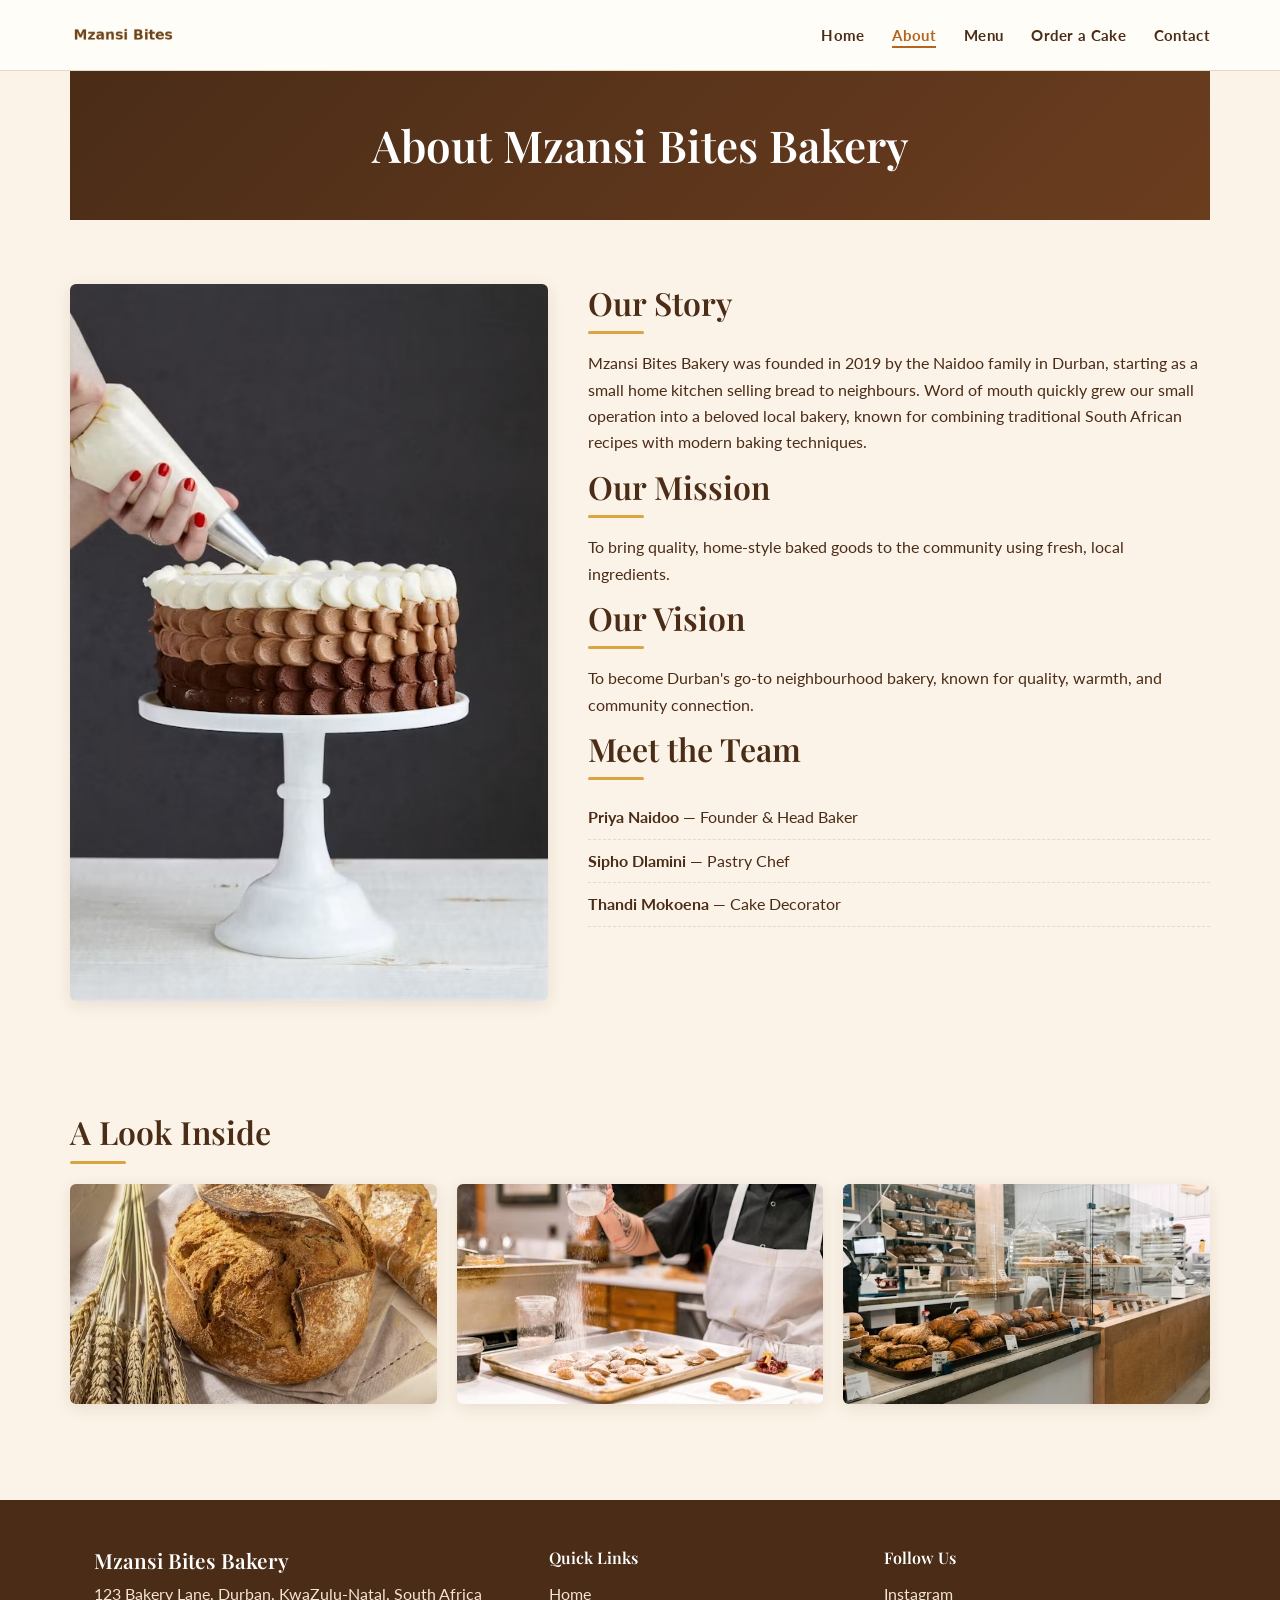
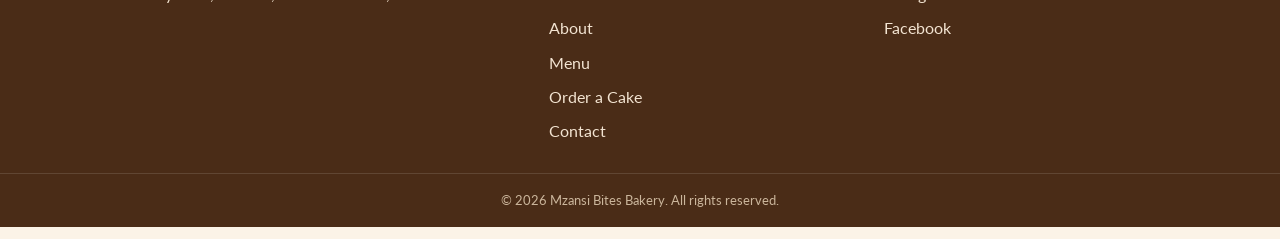
==== about.html @ 0741b473 "Initial commit : HTML Structure,CSS styling,Images and documents" ====
<!DOCTYPE html>
<html lang="en">
<head>
  <meta charset="UTF-8">
  <meta name="viewport" content="width=device-width, initial-scale=1.0">
  <title>About Us | Mzansi Bites Bakery</title>
  <meta name="description" content="Learn about Mzansi Bites Bakery's history, mission, and the family behind Durban's favourite neighbourhood bakery.">
  <link rel="stylesheet" href="CSS/style.css">
</head>
<body>

  <header>
    <div class="container header-inner">
      <a href="index.html" class="logo">
        <img src="Images/logo.png" alt="Mzansi Bites Bakery logo">
      </a>
      <nav aria-label="Main navigation">
        <ul>
          <li><a href="index.html">Home</a></li>
          <li><a href="about.html" aria-current="page">About</a></li>
          <li><a href="menu.html">Menu</a></li>
          <li><a href="order.html">Order a Cake</a></li>
          <li><a href="contact.html">Contact</a></li>
        </ul>
      </nav>
    </div>
  </header>

  <main>
    <section class="page-header container">
      <h1>About Mzansi Bites Bakery</h1>
    </section>

    <section class="about-content container">
      <img src="Images/about.jpg" alt="Inside the Mzansi Bites Bakery kitchen">

      <div>
        <h2>Our Story</h2>
        <p>
          Mzansi Bites Bakery was founded in 2019 by the Naidoo family in Durban, starting as a
          small home kitchen selling bread to neighbours. Word of mouth quickly grew our small
          operation into a beloved local bakery, known for combining traditional South African
          recipes with modern baking techniques.
        </p>

        <h2>Our Mission</h2>
        <p>To bring quality, home-style baked goods to the community using fresh, local ingredients.</p>

        <h2>Our Vision</h2>
        <p>To become Durban's go-to neighbourhood bakery, known for quality, warmth, and community connection.</p>

        <h2>Meet the Team</h2>
        <ul>
          <li><strong>Priya Naidoo</strong> — Founder &amp; Head Baker</li>
          <li><strong>Sipho Dlamini</strong> — Pastry Chef</li>
          <li><strong>Thandi Mokoena</strong> — Cake Decorator</li>
        </ul>
      </div>
    </section>

    <section class="gallery container">
      <h2>A Look Inside</h2>
      <div class="gallery-grid">
        <img src="Images/gallery1.jpg" alt="Freshly baked goods on display">
        <img src="Images/gallery2.jpg" alt="Bakery counter and products">
        <img src="Images/gallery3.jpg" alt="Custom decorated cake">
      </div>
    </section>
  </main>

  <footer>
    <div class="container footer-inner">
      <div>
        <h2>Mzansi Bites Bakery</h2>
        <p>123 Bakery Lane, Durban, KwaZulu-Natal, South Africa</p>
      </div>
      <div>
        <h3>Quick Links</h3>
        <ul>
          <li><a href="index.html">Home</a></li>
          <li><a href="about.html">About</a></li>
          <li><a href="menu.html">Menu</a></li>
          <li><a href="order.html">Order a Cake</a></li>
          <li><a href="contact.html">Contact</a></li>
        </ul>
      </div>
      <div>
        <h3>Follow Us</h3>
        <ul>
          <li><a href="https://www.instagram.com" target="_blank" rel="noopener">Instagram</a></li>
          <li><a href="https://www.facebook.com" target="_blank" rel="noopener">Facebook</a></li>
        </ul>
      </div>
    </div>
    <p class="copyright">&copy; 2026 Mzansi Bites Bakery. All rights reserved.</p>
  </footer>

</body>
</html>
---- CSS/style.css ----
/* ==========================================================================
   Mzansi Bites Bakery — style.css (Part 2: Designing the Visuals)
   Palette: bread-crust brown, warm mustard, soft cream
   Type: Playfair Display (headings) + Lato (body)
   ========================================================================== */

@import url('https://fonts.googleapis.com/css2?family=Playfair+Display:ital,wght@0,500;0,600;0,700;1,500&family=Lato:wght@400;700;900&display=swap');

:root {
  --choc:        #4A2C17;   /* deep chocolate brown - primary text */
  --crust:       #B5651D;   /* bread crust orange - primary accent */
  --mustard:     #D9A441;   /* warm mustard - secondary accent */
  --cream:       #FBF3E7;   /* soft cream - page background */
  --cream-card:  #FFFDF8;   /* warm white - card background */
  --line:        #E8D9C4;   /* soft divider lines */

  --font-display: 'Playfair Display', Georgia, serif;
  --font-body: 'Lato', Arial, sans-serif;

  --radius: 6px;
  --shadow: 0 4px 16px rgba(74, 44, 23, 0.10);
  --shadow-hover: 0 10px 28px rgba(74, 44, 23, 0.18);
}

@media (prefers-reduced-motion: reduce) {
  * { animation: none !important; transition: none !important; }
}

* { box-sizing: border-box; margin: 0; padding: 0; }

html { scroll-behavior: smooth; }

body {
  font-family: var(--font-body);
  font-size: 16px;
  line-height: 1.65;
  color: var(--choc);
  background: var(--cream);
}

img { max-width: 100%; display: block; }

.container {
  max-width: 1140px;
  margin: 0 auto;
  padding: 0 24px;
}

h1, h2, h3 {
  font-family: var(--font-display);
  font-weight: 600;
  color: var(--choc);
  line-height: 1.2;
}

h1 { font-size: clamp(2rem, 4vw, 2.75rem); }
h2 { font-size: clamp(1.5rem, 3vw, 2rem); margin-bottom: 16px; }
h3 { font-size: 1.25rem; margin-bottom: 8px; }

p { margin-bottom: 12px; }

a { color: var(--crust); }
a:focus-visible, button:focus-visible, input:focus-visible, textarea:focus-visible, select:focus-visible {
  outline: 3px solid var(--mustard);
  outline-offset: 2px;
}

/* ---------- Header ---------- */
header {
  background: var(--cream-card);
  border-bottom: 1px solid var(--line);
  position: sticky;
  top: 0;
  z-index: 100;
}

.header-inner {
  display: flex;
  justify-content: space-between;
  align-items: center;
  flex-wrap: wrap;
  gap: 12px;
  padding: 14px 0;
}

.logo img { height: 42px; }

nav ul {
  list-style: none;
  display: flex;
  gap: 28px;
  flex-wrap: wrap;
}

nav a {
  color: var(--choc);
  text-decoration: none;
  font-weight: 700;
  font-size: 0.95rem;
  letter-spacing: 0.02em;
  position: relative;
  padding-bottom: 4px;
}

nav a::after {
  content: "";
  position: absolute;
  left: 0; right: 100%;
  bottom: 0;
  height: 2px;
  background: var(--crust);
  transition: right 0.25s ease;
}

nav a:hover::after,
nav a[aria-current="page"]::after {
  right: 0;
}

nav a[aria-current="page"] { color: var(--crust); }

/* ---------- Hero (Home page) ---------- */
.hero {
  position: relative;
  overflow: hidden;
}

.hero img {
  width: 100%;
  height: 62vh;
  min-height: 340px;
  max-height: 560px;
  object-fit: cover;
  filter: brightness(0.6);
}

.hero-text {
  position: absolute;
  inset: 0;
  display: flex;
  flex-direction: column;
  justify-content: center;
  align-items: flex-start;
  padding: 0 8vw;
  color: #fff;
  max-width: 640px;
}

.hero-text h1 {
  color: #fff;
  text-shadow: 0 2px 12px rgba(0,0,0,0.35);
}

.hero-text p {
  font-size: 1.1rem;
  margin: 14px 0 22px;
  text-shadow: 0 1px 6px rgba(0,0,0,0.35);
}

/* Signature element: scalloped "piped icing" edge under the hero photo */
.hero::after {
  content: "";
  position: absolute;
  left: 0; right: 0; bottom: -1px;
  height: 34px;
  background: var(--cream);
  -webkit-mask: radial-gradient(circle at 17px 0, transparent 16px, black 17px) repeat-x;
  mask: radial-gradient(circle at 17px 0, transparent 16px, black 17px) repeat-x;
  -webkit-mask-size: 34px 34px;
  mask-size: 34px 34px;
}

/* ---------- Buttons ---------- */
.btn {
  display: inline-block;
  padding: 13px 28px;
  background: var(--crust);
  color: #fff;
  text-decoration: none;
  font-weight: 700;
  font-size: 0.95rem;
  letter-spacing: 0.02em;
  border: none;
  border-radius: var(--radius);
  cursor: pointer;
  box-shadow: var(--shadow);
  transition: transform 0.18s ease, box-shadow 0.18s ease, background 0.18s ease;
}

.btn:hover {
  background: var(--choc);
  transform: translateY(-2px);
  box-shadow: var(--shadow-hover);
}

/* ---------- Generic sections ---------- */
.intro, .featured, .cta, .menu-section, .about-content, .gallery, .order-form,
.contact-content, .contact-form, .page-header {
  padding: 56px 0;
}

.intro { text-align: center; max-width: 720px; margin: 0 auto; padding-bottom: 8px; }

.featured h2, .cta h2, .about-content h2, .gallery h2, .menu-section h2,
.order-form h1, .contact-content h2, .contact-form h2 {
  position: relative;
  padding-bottom: 12px;
}

.featured h2::after, .cta h2::after, .about-content h2::after, .gallery h2::after,
.menu-section h2::after {
  content: "";
  position: absolute;
  left: 0; bottom: 0;
  width: 56px;
  height: 3px;
  background: var(--mustard);
  border-radius: 2px;
}

.cta {
  text-align: center;
  background: var(--cream-card);
  border-radius: var(--radius);
  margin: 24px auto;
  max-width: 1140px;
}

.cta h2::after { left: 50%; transform: translateX(-50%); }

/* ---------- Product cards ---------- */
.product-grid {
  display: grid;
  grid-template-columns: repeat(auto-fit, minmax(260px, 1fr));
  gap: 28px;
  margin-top: 24px;
}

.product-card {
  background: var(--cream-card);
  border-radius: var(--radius);
  overflow: hidden;
  box-shadow: var(--shadow);
  transition: transform 0.22s ease, box-shadow 0.22s ease;
}

.product-card:hover {
  transform: translateY(-6px);
  box-shadow: var(--shadow-hover);
}

.product-card img {
  width: 100%;
  height: 200px;
  object-fit: cover;
}

.product-card h3, .product-card p {
  padding-left: 20px;
  padding-right: 20px;
}

.product-card h3 { margin-top: 18px; }
.product-card p { padding-bottom: 20px; color: #6b5442; }

/* ---------- Page header band (non-home pages) ---------- */
.page-header {
  background: linear-gradient(135deg, var(--choc), #6b3d1f);
  color: #fff;
  text-align: center;
  padding: 48px 24px;
  margin-bottom: 8px;
}

.page-header h1 { color: #fff; }
.page-header p { color: #f3e4d2; max-width: 560px; margin: 10px auto 0; }

/* ---------- About page ---------- */
.about-content {
  display: grid;
  grid-template-columns: 1fr 1.3fr;
  gap: 40px;
  align-items: start;
}

.about-content img {
  border-radius: var(--radius);
  box-shadow: var(--shadow);
}

.about-content ul {
  list-style: none;
  margin-top: 8px;
}

.about-content ul li {
  padding: 8px 0;
  border-bottom: 1px dashed var(--line);
}

.gallery-grid {
  display: grid;
  grid-template-columns: repeat(auto-fit, minmax(200px, 1fr));
  gap: 20px;
  margin-top: 20px;
}

.gallery-grid img {
  border-radius: var(--radius);
  height: 220px;
  width: 100%;
  object-fit: cover;
  box-shadow: var(--shadow);
  transition: transform 0.22s ease;
}

.gallery-grid img:hover { transform: scale(1.03); }

/* ---------- Menu page ---------- */
.menu-list {
  list-style: none;
  margin-top: 12px;
}

.menu-list li {
  display: flex;
  justify-content: space-between;
  align-items: baseline;
  gap: 12px;
  padding: 14px 4px;
  border-bottom: 1px dashed var(--line);
  font-size: 1.05rem;
}

.menu-list li span:last-child {
  font-weight: 900;
  color: var(--crust);
  white-space: nowrap;
}

/* ---------- Forms ---------- */
.form-group { margin-bottom: 18px; max-width: 520px; }

.form-group label {
  display: block;
  margin-bottom: 6px;
  font-weight: 700;
  font-size: 0.92rem;
}

.form-group input,
.form-group select,
.form-group textarea {
  width: 100%;
  padding: 11px 14px;
  border: 1px solid var(--line);
  border-radius: var(--radius);
  background: var(--cream-card);
  font-family: var(--font-body);
  font-size: 1rem;
  color: var(--choc);
  transition: border-color 0.18s ease;
}

.form-group input:focus,
.form-group select:focus,
.form-group textarea:focus {
  border-color: var(--crust);
}

/* ---------- Contact page ---------- */
.contact-content {
  display: grid;
  grid-template-columns: 1fr 1.2fr;
  gap: 40px;
}

address { font-style: normal; }

.contact-details ul { list-style: none; }
.contact-details ul li { padding: 4px 0; }

.contact-map iframe {
  border-radius: var(--radius);
  box-shadow: var(--shadow);
}

/* ---------- Footer ---------- */
footer {
  background: var(--choc);
  color: #f3e4d2;
  margin-top: 40px;
}

.footer-inner {
  display: grid;
  grid-template-columns: 1.4fr 1fr 1fr;
  gap: 32px;
  padding: 48px 24px 24px;
}

.footer-inner h2, .footer-inner h3 { color: #fff; }
.footer-inner h2 { font-size: 1.3rem; margin-bottom: 8px; }
.footer-inner h3 { font-size: 1rem; margin-bottom: 10px; }

.footer-inner ul { list-style: none; }
.footer-inner ul li { padding: 4px 0; }
.footer-inner a { color: #f3e4d2; text-decoration: none; }
.footer-inner a:hover { color: var(--mustard); text-decoration: underline; }

.copyright {
  text-align: center;
  padding: 16px 24px;
  font-size: 0.82rem;
  border-top: 1px solid rgba(255,255,255,0.12);
  color: #cbb69c;
}

/* ---------- Responsive ---------- */
@media (max-width: 820px) {
  .about-content, .contact-content { grid-template-columns: 1fr; }
  .footer-inner { grid-template-columns: 1fr; text-align: center; }
  nav a::after { display: none; }
}

@media (max-width: 560px) {
  .header-inner { justify-content: center; text-align: center; }
  nav ul { justify-content: center; gap: 16px; }
  .hero-text { align-items: center; text-align: center; padding: 0 6vw; }
}
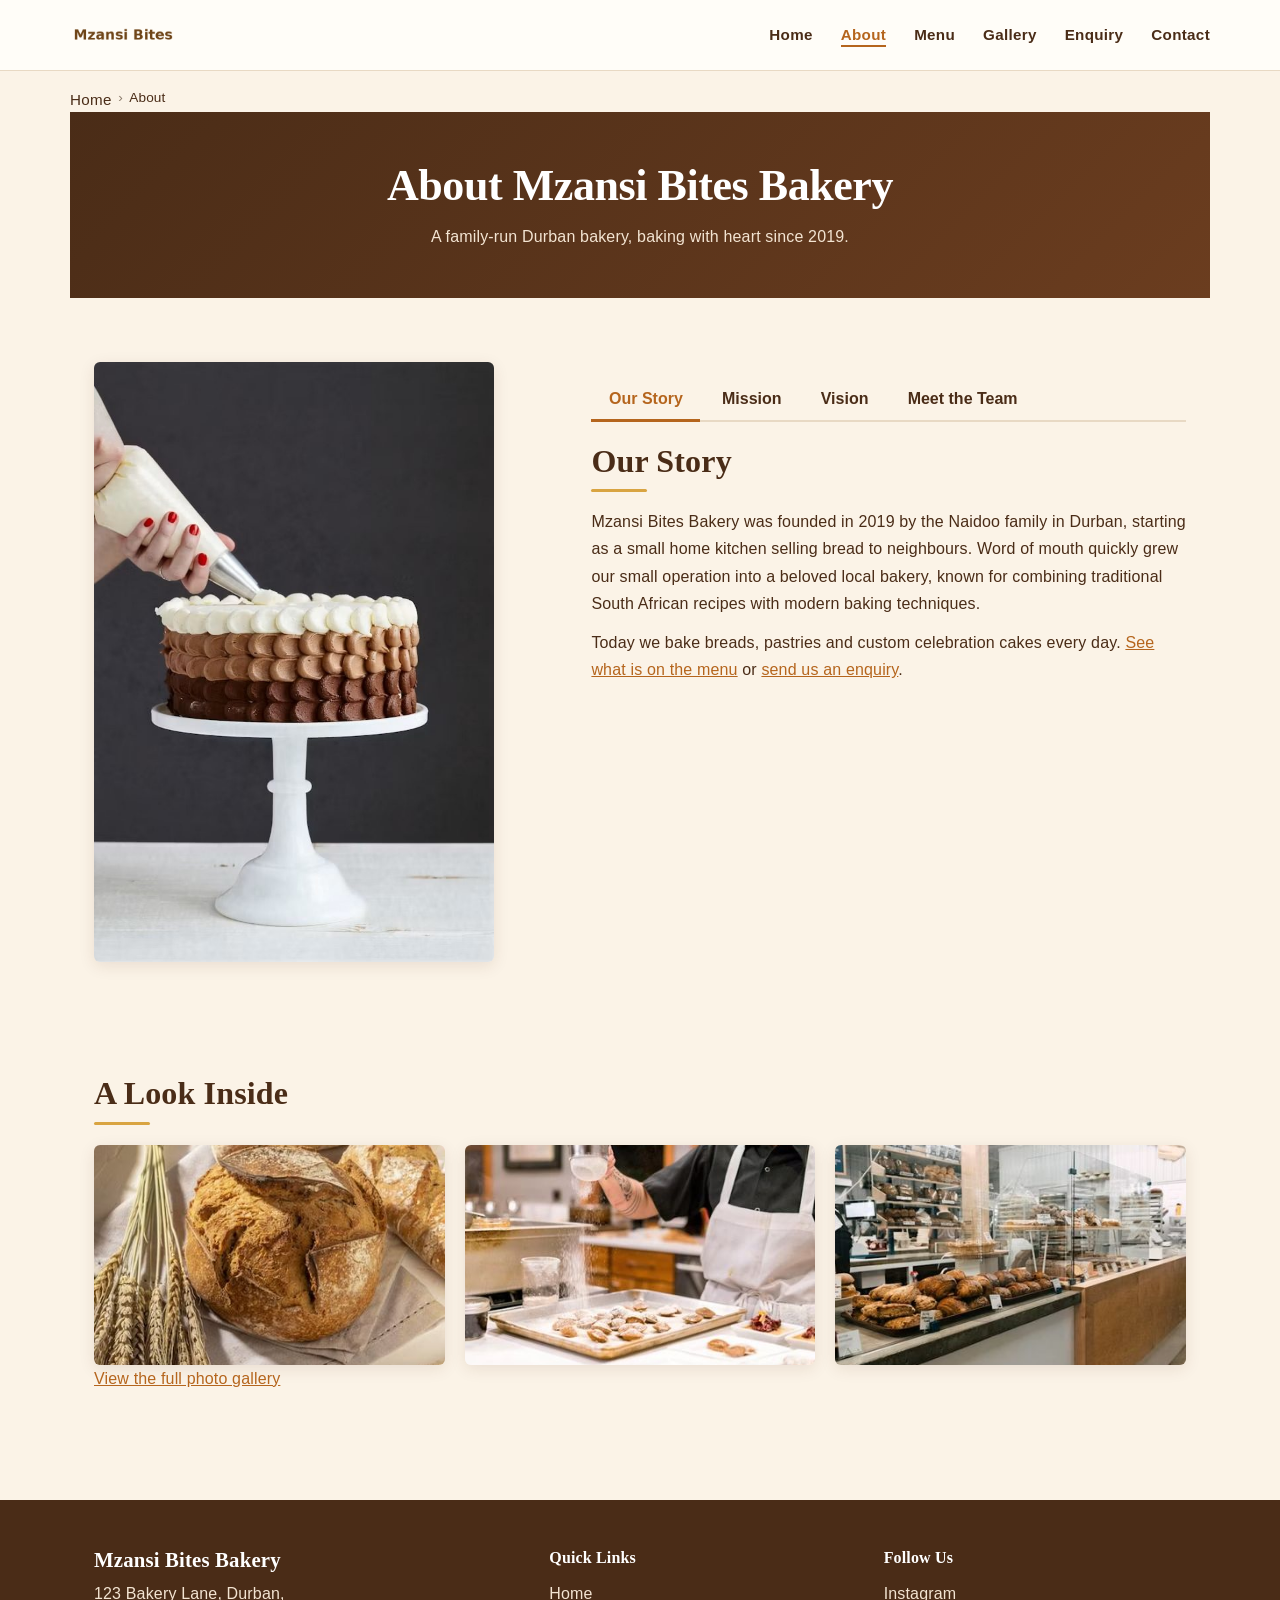
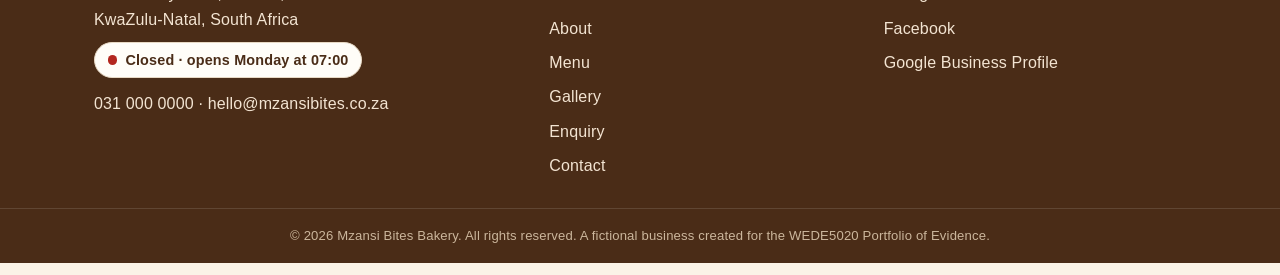
==== commit 7fb5cf01: "Part 3,Funtionality,forms and SEO" ====
--- a/about.html
+++ b/about.html
@@ -1,70 +1,100 @@
 <!DOCTYPE html>
-<html lang="en">
+<html lang="en-ZA">
 <head>
   <meta charset="UTF-8">
   <meta name="viewport" content="width=device-width, initial-scale=1.0">
-  <title>About Us | Mzansi Bites Bakery</title>
-  <meta name="description" content="Learn about Mzansi Bites Bakery's history, mission, and the family behind Durban's favourite neighbourhood bakery.">
+  <title>About Us | Mzansi Bites Bakery, Durban Family Bakers</title>
+  <meta name="description" content="Meet the Naidoo family behind Mzansi Bites Bakery in Durban: our story since 2019, our mission to bake fresh, local, home-style goods, and our team.">
+  <meta name="keywords" content="about Mzansi Bites, Durban bakery team, family bakery KwaZulu-Natal, home-style baking">
+  <meta name="author" content="Neolyn Manikam">
+  <meta name="robots" content="index, follow, max-image-preview:large">
+  <meta name="theme-color" content="#4A2C17">
+  <meta http-equiv="Content-Security-Policy" content="default-src 'self'; script-src 'self'; style-src 'self' 'unsafe-inline' https://fonts.googleapis.com; font-src https://fonts.gstatic.com; img-src 'self' data:; connect-src 'self' https://jsonplaceholder.typicode.com; frame-src https://www.google.com; form-action 'self' https://jsonplaceholder.typicode.com mailto:; base-uri 'self'; object-src 'none'">
+  <meta name="referrer" content="strict-origin-when-cross-origin">
+  <link rel="canonical" href="https://manikam1103.github.io/MzansiBitesWebsite-Part-1/about.html">
+  <link rel="icon" type="image/png" href="Images/mzansi-bites-bakery-logo.png">
+  <meta property="og:type" content="website">
+  <meta property="og:site_name" content="Mzansi Bites Bakery">
+  <meta property="og:locale" content="en_ZA">
+  <meta property="og:title" content="About Us | Mzansi Bites Bakery, Durban Family Bakers">
+  <meta property="og:description" content="Meet the Naidoo family behind Mzansi Bites Bakery in Durban: our story since 2019, our mission to bake fresh, local, home-style goods, and our team.">
+  <meta property="og:url" content="https://manikam1103.github.io/MzansiBitesWebsite-Part-1/about.html">
+  <meta property="og:image" content="https://manikam1103.github.io/MzansiBitesWebsite-Part-1/Images/fresh-bread-rolls-basket-600.jpg">
+  <meta property="og:image:alt" content="Basket of freshly baked bread rolls from Mzansi Bites Bakery">
+  <meta name="twitter:card" content="summary_large_image">
+  <meta name="twitter:title" content="About Us | Mzansi Bites Bakery, Durban Family Bakers">
+  <meta name="twitter:description" content="Meet the Naidoo family behind Mzansi Bites Bakery in Durban: our story since 2019, our mission to bake fresh, local, home-style goods, and our team.">
+  <meta name="twitter:image" content="https://manikam1103.github.io/MzansiBitesWebsite-Part-1/Images/fresh-bread-rolls-basket-600.jpg">
+  <link rel="preconnect" href="https://fonts.googleapis.com">
+  <link rel="preconnect" href="https://fonts.gstatic.com" crossorigin>
+  <link rel="stylesheet" href="https://fonts.googleapis.com/css2?family=Lato:wght@400;700;900&family=Playfair+Display:ital,wght@0,500;0,600;0,700;1,500&display=swap">
   <link rel="stylesheet" href="CSS/style.css">
+  <script src="JavaScript/head.js"></script>
+  <script type="application/ld+json">{"@context": "https://schema.org", "@type": "BreadcrumbList", "itemListElement": [{"@type": "ListItem", "position": 1, "name": "Home", "item": "https://manikam1103.github.io/MzansiBitesWebsite-Part-1/"}, {"@type": "ListItem", "position": 2, "name": "About", "item": "https://manikam1103.github.io/MzansiBitesWebsite-Part-1/about.html"}]}</script>
 </head>
 <body>
+  <a class="skip-link" href="#main">Skip to main content</a>
 
   <header>
     <div class="container header-inner">
-      <a href="index.html" class="logo">
-        <img src="Images/logo.png" alt="Mzansi Bites Bakery logo">
+      <a href="index.html" class="logo" aria-label="Mzansi Bites Bakery home">
+        <img src="Images/mzansi-bites-bakery-logo.png" alt="Mzansi Bites Bakery logo" width="140" height="42">
       </a>
-      <nav aria-label="Main navigation">
-        <ul>
-          <li><a href="index.html">Home</a></li>
-          <li><a href="about.html" aria-current="page">About</a></li>
-          <li><a href="menu.html">Menu</a></li>
-          <li><a href="order.html">Order a Cake</a></li>
-          <li><a href="contact.html">Contact</a></li>
-        </ul>
+      <button class="nav-toggle" type="button" aria-expanded="false" aria-controls="site-nav">&#9776; Menu</button>
+      <nav id="site-nav" aria-label="Main navigation">
+        <ul><li><a href="index.html">Home</a></li><li><a href="about.html" aria-current="page">About</a></li><li><a href="menu.html">Menu</a></li><li><a href="gallery.html">Gallery</a></li><li><a href="enquiry.html">Enquiry</a></li><li><a href="contact.html">Contact</a></li></ul>
       </nav>
     </div>
   </header>
 
-  <main>
+  <nav class="breadcrumb container" aria-label="Breadcrumb"><ol><li><a href="index.html">Home</a></li><li aria-current="page">About</li></ol></nav>
+  <main id="main">
     <section class="page-header container">
       <h1>About Mzansi Bites Bakery</h1>
+      <p>A family-run Durban bakery, baking with heart since 2019.</p>
     </section>
 
-    <section class="about-content container">
-      <img src="Images/about.jpg" alt="Inside the Mzansi Bites Bakery kitchen">
-
-      <div>
-        <h2>Our Story</h2>
-        <p>
-          Mzansi Bites Bakery was founded in 2019 by the Naidoo family in Durban, starting as a
-          small home kitchen selling bread to neighbours. Word of mouth quickly grew our small
-          operation into a beloved local bakery, known for combining traditional South African
-          recipes with modern baking techniques.
-        </p>
-
-        <h2>Our Mission</h2>
-        <p>To bring quality, home-style baked goods to the community using fresh, local ingredients.</p>
-
-        <h2>Our Vision</h2>
-        <p>To become Durban's go-to neighbourhood bakery, known for quality, warmth, and community connection.</p>
-
-        <h2>Meet the Team</h2>
-        <ul>
-          <li><strong>Priya Naidoo</strong> — Founder &amp; Head Baker</li>
-          <li><strong>Sipho Dlamini</strong> — Pastry Chef</li>
-          <li><strong>Thandi Mokoena</strong> — Cake Decorator</li>
-        </ul>
+    <section class="about-content container reveal">
+      <img src="Images/baker-piping-chocolate-cake-600.jpg" srcset="Images/baker-piping-chocolate-cake-400.jpg 400w, Images/baker-piping-chocolate-cake-600.jpg 600w" sizes="(max-width: 820px) 100vw, 420px" alt="Baker piping chocolate icing onto a cake in the Mzansi Bites Bakery kitchen" width="400" height="600" loading="lazy" >
+      <div class="tabs">
+        <div class="tab-list" role="tablist" aria-label="About Mzansi Bites">
+          <button role="tab" id="tab-story" aria-controls="panel-story" aria-selected="true">Our Story</button>
+          <button role="tab" id="tab-mission" aria-controls="panel-mission" aria-selected="false" tabindex="-1">Mission</button>
+          <button role="tab" id="tab-vision" aria-controls="panel-vision" aria-selected="false" tabindex="-1">Vision</button>
+          <button role="tab" id="tab-team" aria-controls="panel-team" aria-selected="false" tabindex="-1">Meet the Team</button>
+        </div>
+        <div class="tab-panel" role="tabpanel" id="panel-story" aria-labelledby="tab-story">
+          <h2>Our Story</h2>
+          <p>Mzansi Bites Bakery was founded in 2019 by the Naidoo family in Durban, starting as a small home kitchen selling bread to neighbours. Word of mouth quickly grew our small operation into a beloved local bakery, known for combining traditional South African recipes with modern baking techniques.</p>
+          <p>Today we bake breads, pastries and custom celebration cakes every day. <a href="menu.html">See what is on the menu</a> or <a href="enquiry.html">send us an enquiry</a>.</p>
+        </div>
+        <div class="tab-panel" role="tabpanel" id="panel-mission" aria-labelledby="tab-mission">
+          <h2>Our Mission</h2>
+          <p>To bring quality, home-style baked goods to the community using fresh, local ingredients.</p>
+        </div>
+        <div class="tab-panel" role="tabpanel" id="panel-vision" aria-labelledby="tab-vision">
+          <h2>Our Vision</h2>
+          <p>To become Durban's go-to neighbourhood bakery, known for quality, warmth and community connection.</p>
+        </div>
+        <div class="tab-panel" role="tabpanel" id="panel-team" aria-labelledby="tab-team">
+          <h2>Meet the Team</h2>
+          <ul>
+            <li><strong>Priya Naidoo</strong>, Founder &amp; Head Baker</li>
+            <li><strong>Sipho Dlamini</strong>, Pastry Chef</li>
+            <li><strong>Thandi Mokoena</strong>, Cake Decorator</li>
+          </ul>
+        </div>
       </div>
     </section>
 
-    <section class="gallery container">
+    <section class="gallery container reveal">
       <h2>A Look Inside</h2>
       <div class="gallery-grid">
-        <img src="Images/gallery1.jpg" alt="Freshly baked goods on display">
-        <img src="Images/gallery2.jpg" alt="Bakery counter and products">
-        <img src="Images/gallery3.jpg" alt="Custom decorated cake">
+        <a href="gallery.html"><img src="Images/artisan-loaves-wheat-600.jpg" srcset="Images/artisan-loaves-wheat-400.jpg 400w, Images/artisan-loaves-wheat-600.jpg 600w" sizes="(max-width: 560px) 100vw, 360px" alt="Artisan bread loaves with stalks of wheat" width="400" height="600" loading="lazy" ></a>
+        <a href="gallery.html"><img src="Images/chef-dusting-icing-sugar-600.jpg" srcset="Images/chef-dusting-icing-sugar-400.jpg 400w, Images/chef-dusting-icing-sugar-600.jpg 600w" sizes="(max-width: 560px) 100vw, 360px" alt="Pastry chef dusting icing sugar over fresh bakes" width="600" height="400" loading="lazy" ></a>
+        <a href="gallery.html"><img src="Images/bakery-display-counter-bread-600.jpg" srcset="Images/bakery-display-counter-bread-400.jpg 400w, Images/bakery-display-counter-bread-600.jpg 600w" sizes="(max-width: 560px) 100vw, 360px" alt="Bakery counter full of fresh bread" width="600" height="400" loading="lazy" ></a>
       </div>
+      <p><a href="gallery.html">View the full photo gallery</a></p>
     </section>
   </main>
 
@@ -72,28 +102,26 @@
     <div class="container footer-inner">
       <div>
         <h2>Mzansi Bites Bakery</h2>
-        <p>123 Bakery Lane, Durban, KwaZulu-Natal, South Africa</p>
+        <address>123 Bakery Lane, Durban,<br>KwaZulu-Natal, South Africa</address>
+        <p><span data-open-status class="status-badge">Mon-Fri 07:00-18:00 · Sat 08:00-15:00</span></p>
+        <p><a href="tel:+27310000000">031 000 0000</a> · <a href="mailto:hello@mzansibites.co.za">hello@mzansibites.co.za</a></p>
       </div>
       <div>
         <h3>Quick Links</h3>
-        <ul>
-          <li><a href="index.html">Home</a></li>
-          <li><a href="about.html">About</a></li>
-          <li><a href="menu.html">Menu</a></li>
-          <li><a href="order.html">Order a Cake</a></li>
-          <li><a href="contact.html">Contact</a></li>
-        </ul>
+        <ul><li><a href="index.html">Home</a></li><li><a href="about.html">About</a></li><li><a href="menu.html">Menu</a></li><li><a href="gallery.html">Gallery</a></li><li><a href="enquiry.html">Enquiry</a></li><li><a href="contact.html">Contact</a></li></ul>
       </div>
       <div>
         <h3>Follow Us</h3>
         <ul>
-          <li><a href="https://www.instagram.com" target="_blank" rel="noopener">Instagram</a></li>
-          <li><a href="https://www.facebook.com" target="_blank" rel="noopener">Facebook</a></li>
+          <li><a href="https://www.instagram.com/" target="_blank" rel="noopener noreferrer">Instagram</a></li>
+          <li><a href="https://www.facebook.com/" target="_blank" rel="noopener noreferrer">Facebook</a></li>
+          <li><a href="https://www.google.com/business/" target="_blank" rel="noopener noreferrer">Google Business Profile</a></li>
         </ul>
       </div>
     </div>
-    <p class="copyright">&copy; 2026 Mzansi Bites Bakery. All rights reserved.</p>
+    <p class="copyright">&copy; 2026 Mzansi Bites Bakery. All rights reserved. A fictional business created for the WEDE5020 Portfolio of Evidence.</p>
   </footer>
-
+  <button class="to-top" type="button" aria-label="Back to top">&uarr;</button>
+  <script src="JavaScript/script.js" defer></script>
 </body>
 </html>
--- a/CSS/style.css
+++ b/CSS/style.css
@@ -1,10 +1,8 @@
 /* ==========================================================================
-   Mzansi Bites Bakery — style.css (Part 2: Designing the Visuals)
+   Mzansi Bites Bakery — style.css (Part 2 visuals + Part 3 interactivity)
    Palette: bread-crust brown, warm mustard, soft cream
    Type: Playfair Display (headings) + Lato (body)
    ========================================================================== */
-
-@import url('https://fonts.googleapis.com/css2?family=Playfair+Display:ital,wght@0,500;0,600;0,700;1,500&family=Lato:wght@400;700;900&display=swap');
 
 :root {
   --choc:        #4A2C17;   /* deep chocolate brown - primary text */
@@ -28,22 +26,23 @@
 
 * { box-sizing: border-box; margin: 0; padding: 0; }
 
-html { scroll-behavior: smooth; }
+html { font-size: 100%; scroll-behavior: smooth; }
 
 body {
   font-family: var(--font-body);
-  font-size: 16px;
+  font-size: 1rem;
   line-height: 1.65;
+  letter-spacing: 0.01em;
   color: var(--choc);
   background: var(--cream);
 }
 
-img { max-width: 100%; display: block; }
+img { max-width: 100%; height: auto; display: block; }
 
 .container {
-  max-width: 1140px;
+  max-width: 71.25rem;
   margin: 0 auto;
-  padding: 0 24px;
+  padding: 0 1.5rem;
 }
 
 h1, h2, h3 {
@@ -53,11 +52,11 @@
   line-height: 1.2;
 }
 
-h1 { font-size: clamp(2rem, 4vw, 2.75rem); }
+h1 { font-size: clamp(2rem, 4vw, 2.75rem); letter-spacing: -0.01em; }
 h2 { font-size: clamp(1.5rem, 3vw, 2rem); margin-bottom: 16px; }
 h3 { font-size: 1.25rem; margin-bottom: 8px; }
 
-p { margin-bottom: 12px; }
+p { margin-bottom: 0.75rem; line-height: 1.7; }
 
 a { color: var(--crust); }
 a:focus-visible, button:focus-visible, input:focus-visible, textarea:focus-visible, select:focus-visible {
@@ -173,7 +172,7 @@
 /* ---------- Buttons ---------- */
 .btn {
   display: inline-block;
-  padding: 13px 28px;
+  padding: 0.8rem 1.75rem;
   background: var(--crust);
   color: #fff;
   text-decoration: none;
@@ -193,10 +192,16 @@
   box-shadow: var(--shadow-hover);
 }
 
+/* :active states (Part 2 feedback item: was missing) */
+.btn:active { transform: translateY(0); background: #3a2110; box-shadow: inset 0 2px 6px rgba(0,0,0,0.25); }
+nav a:active { color: var(--mustard); }
+.form-group input:active, .form-group textarea:active, .form-group select:active { border-color: var(--choc); }
+
 /* ---------- Generic sections ---------- */
 .intro, .featured, .cta, .menu-section, .about-content, .gallery, .order-form,
 .contact-content, .contact-form, .page-header {
-  padding: 56px 0;
+  padding-top: 3.5rem;
+  padding-bottom: 3.5rem;   /* vertical only, so .container's side padding is kept on small screens */
 }
 
 .intro { text-align: center; max-width: 720px; margin: 0 auto; padding-bottom: 8px; }
@@ -251,7 +256,7 @@
 
 .product-card img {
   width: 100%;
-  height: 200px;
+  height: 12.5rem;
   object-fit: cover;
 }
 
@@ -307,7 +312,7 @@
 
 .gallery-grid img {
   border-radius: var(--radius);
-  height: 220px;
+  height: 13.75rem;
   width: 100%;
   object-fit: cover;
   box-shadow: var(--shadow);
@@ -339,7 +344,7 @@
 }
 
 /* ---------- Forms ---------- */
-.form-group { margin-bottom: 18px; max-width: 520px; }
+.form-group { margin-bottom: 1.15rem; max-width: 32.5rem; width: 100%; }
 
 .form-group label {
   display: block;
@@ -428,3 +433,182 @@
   nav ul { justify-content: center; gap: 16px; }
   .hero-text { align-items: center; text-align: center; padding: 0 6vw; }
 }
+
+/* ==========================================================================
+   PART 3 — Interactivity, dynamic content and forms
+   ========================================================================== */
+
+.sr-only { position:absolute; width:1px; height:1px; padding:0; margin:-1px; overflow:hidden; clip:rect(0,0,0,0); white-space:nowrap; border:0; }
+.skip-link { position:absolute; left:1rem; top:-3rem; background:var(--choc); color:#fff; padding:.6rem 1rem; border-radius:var(--radius); z-index:300; transition: top .2s ease; }
+.skip-link:focus { top:.75rem; }
+
+/* ---------- Mobile navigation (hamburger) ---------- */
+.nav-toggle { display:none; background:none; border:2px solid var(--choc); color:var(--choc); border-radius:var(--radius); padding:.45rem .8rem; font:700 .95rem var(--font-body); cursor:pointer; }
+.nav-toggle:active { background: var(--line); }
+.js .nav-toggle { display:none; }
+@media (max-width: 820px) {
+  .js .nav-toggle { display:inline-flex; align-items:center; gap:.5rem; }
+  .js .header-inner { flex-wrap: wrap; justify-content:space-between; }
+  .js nav { width:100%; }
+  .js nav ul { display:none; flex-direction:column; gap:0; width:100%; padding-top:.5rem; }
+  .js nav.open ul { display:flex; animation: slideDown .25s ease; }
+  .js nav li a { display:block; padding:.75rem .25rem; border-top:1px solid var(--line); }
+  .js .header-inner { text-align:left; }
+}
+@keyframes slideDown { from { opacity:0; transform: translateY(-6px);} to { opacity:1; transform:none;} }
+
+/* ---------- Open-now badge ---------- */
+.status-badge { display:inline-flex; align-items:center; gap:.5rem; font-weight:700; font-size:.9rem; padding:.3rem .8rem; border-radius:999px; background:var(--cream-card); border:1px solid var(--line); }
+.status-badge::before { content:""; width:.6rem; height:.6rem; border-radius:50%; background:#8a7a6a; }
+.status-badge.open::before { background:#2e7d32; box-shadow:0 0 0 0 rgba(46,125,50,.5); animation:pulse 2s infinite; }
+.status-badge.closed::before { background:#b3261e; }
+@keyframes pulse { 70% { box-shadow:0 0 0 .5rem rgba(46,125,50,0);} 100% { box-shadow:0 0 0 0 rgba(46,125,50,0);} }
+.hero-status { margin-bottom:1rem; color:var(--choc); }
+
+/* ---------- Scroll reveal animation ---------- */
+.js .reveal { opacity:0; transform: translateY(1.5rem); transition: opacity .6s ease, transform .6s ease; }
+.js .reveal.visible { opacity:1; transform:none; }
+.hero-text { animation: fadeUp .9s ease both; }
+@keyframes fadeUp { from { opacity:0; transform: translateY(1.25rem);} to { opacity:1; transform:none;} }
+
+/* ---------- Today's special (DOM manipulation) ---------- */
+.special { background:var(--cream-card); border:1px dashed var(--mustard); border-radius:var(--radius); padding:1.25rem 1.5rem; margin:2rem auto 0; max-width:45rem; text-align:center; }
+.special h2 { font-size:1.25rem; margin-bottom:.25rem; }
+.special h2::after { display:none; }
+
+/* ---------- Menu toolbar: search / filter / sort ---------- */
+.menu-toolbar { display:grid; grid-template-columns: 1fr auto; gap:1rem 1.5rem; align-items:end; padding:1.5rem 0 .5rem; }
+.menu-toolbar .form-group { margin-bottom:0; max-width:none; }
+.chips { display:flex; flex-wrap:wrap; gap:.5rem; grid-column:1 / -1; }
+.chip { border:1px solid var(--crust); background:transparent; color:var(--crust); font:700 .9rem var(--font-body); padding:.45rem 1.1rem; border-radius:999px; cursor:pointer; transition: background .18s ease, color .18s ease, transform .18s ease; }
+.chip:hover { transform: translateY(-1px); background: rgba(181,101,29,.1); }
+.chip[aria-pressed="true"] { background:var(--crust); color:#fff; }
+.chip:active { transform:none; }
+.result-count { color:#6b5442; font-size:.92rem; margin:.5rem 0 0; }
+@media (max-width: 560px) { .menu-toolbar { grid-template-columns:1fr; } }
+
+.menu-grid { display:grid; grid-template-columns: repeat(auto-fill, minmax(16rem, 1fr)); gap:1.5rem; margin-top:1rem; padding-bottom:2rem; }
+.menu-card { background:var(--cream-card); border-radius:var(--radius); overflow:hidden; box-shadow:var(--shadow); display:flex; flex-direction:column; transition: transform .22s ease, box-shadow .22s ease; animation: fadeUp .45s ease both; }
+.menu-card:hover { transform: translateY(-4px); box-shadow:var(--shadow-hover); }
+.menu-card img { width:100%; height:11rem; object-fit:cover; }
+.menu-card-body { padding:1rem 1.25rem 1.25rem; display:flex; flex-direction:column; gap:.4rem; flex:1; }
+.menu-card h3 { margin:0; font-size:1.1rem; }
+.menu-card .tag { align-self:flex-start; font-size:.75rem; font-weight:700; text-transform:uppercase; letter-spacing:.06em; background:var(--line); border-radius:999px; padding:.15rem .6rem; }
+.menu-card .price { font-weight:900; color:var(--crust); font-size:1.1rem; }
+.menu-card .actions { margin-top:auto; display:flex; gap:.5rem; flex-wrap:wrap; padding-top:.5rem; }
+.btn-small { padding:.5rem 1rem; font-size:.85rem; }
+.btn-outline { background:transparent; color:var(--choc); border:2px solid var(--choc); box-shadow:none; }
+.btn-outline:hover { background:var(--choc); color:#fff; }
+.empty-state { text-align:center; padding:2rem 1rem; background:var(--cream-card); border-radius:var(--radius); grid-column:1/-1; }
+.loading { text-align:center; padding:2rem; color:#6b5442; }
+
+/* ---------- Modal (native <dialog>) ---------- */
+dialog { border:none; border-radius:var(--radius); padding:0; max-width:min(34rem, 92vw); width:100%; box-shadow:0 20px 60px rgba(0,0,0,.35); color:var(--choc); background:var(--cream-card); }
+dialog::backdrop { background: rgba(40,22,10,.6); backdrop-filter: blur(2px); }
+dialog[open] { animation: popIn .25s ease; }
+@keyframes popIn { from { opacity:0; transform: scale(.94);} to { opacity:1; transform:none;} }
+.modal-img { width:100%; height:15rem; object-fit:cover; }
+.modal-body { padding:1.25rem 1.5rem 1.5rem; }
+.modal-close { position:absolute; top:.6rem; right:.6rem; width:2.4rem; height:2.4rem; border-radius:50%; border:none; background:rgba(255,255,255,.92); color:var(--choc); font-size:1.4rem; line-height:1; cursor:pointer; }
+.modal-close:hover { background:#fff; }
+.modal-meta { color:#6b5442; font-size:.92rem; }
+
+/* ---------- Tabs ---------- */
+.tabs { margin-top:1rem; }
+.tab-list { display:none; }
+.js .tab-list { display:flex; gap:.25rem; border-bottom:2px solid var(--line); flex-wrap:wrap; }
+.tab-list button { background:none; border:none; font:700 1rem var(--font-body); color:var(--choc); padding:.7rem 1.1rem; cursor:pointer; border-bottom:3px solid transparent; margin-bottom:-2px; transition: color .18s ease, border-color .18s ease; }
+.tab-list button:hover { color:var(--crust); }
+.tab-list button[aria-selected="true"] { color:var(--crust); border-bottom-color:var(--crust); }
+.tab-panel { padding:1.25rem 0; animation: fadeUp .35s ease; }
+.tab-panel[hidden] { display:none; }
+
+/* ---------- Accordion ---------- */
+.accordion { max-width:48rem; margin-top:1rem; }
+.accordion-item { border:1px solid var(--line); border-radius:var(--radius); background:var(--cream-card); margin-bottom:.6rem; overflow:hidden; }
+.accordion-item h3 { margin:0; font-size:1rem; }
+.accordion-trigger { width:100%; text-align:left; background:none; border:none; padding:1rem 1.25rem; font:700 1rem var(--font-body); color:var(--choc); cursor:pointer; display:flex; justify-content:space-between; align-items:center; gap:1rem; }
+.accordion-trigger:hover { background:rgba(217,164,65,.12); }
+.accordion-trigger::after { content:"+"; font-size:1.4rem; color:var(--crust); transition: transform .25s ease; }
+.accordion-trigger[aria-expanded="true"]::after { transform: rotate(45deg); }
+.js .accordion-panel { max-height:0; overflow:hidden; visibility:hidden; transition: max-height .3s ease, visibility .3s; }
+.js .accordion-panel.open { visibility:visible; }
+.accordion-panel > div { padding:0 1.25rem 1rem; }
+
+/* ---------- Gallery + lightbox ---------- */
+.gallery-filter { display:flex; flex-wrap:wrap; gap:.5rem; margin:1rem 0; }
+.gallery-grid.gallery-page { grid-template-columns: repeat(auto-fill, minmax(15rem, 1fr)); }
+.gallery-item { padding:0; border:none; background:none; cursor:zoom-in; border-radius:var(--radius); overflow:hidden; display:block; width:100%; }
+.gallery-item img { width:100%; height:13.75rem; object-fit:cover; border-radius:var(--radius); box-shadow:var(--shadow); transition: transform .3s ease, filter .3s ease; }
+.gallery-item:hover img { transform: scale(1.05); filter: brightness(1.05); }
+.gallery-item[hidden] { display:none; }
+.lightbox { position:fixed; inset:0; background:rgba(25,13,5,.92); display:none; align-items:center; justify-content:center; flex-direction:column; z-index:500; padding:1rem; }
+.lightbox.open { display:flex; animation: fadeIn .25s ease; }
+@keyframes fadeIn { from { opacity:0;} to { opacity:1;} }
+.lightbox img { max-width:min(92vw, 56rem); max-height:78vh; width:auto; height:auto; border-radius:var(--radius); box-shadow:0 10px 40px rgba(0,0,0,.5); }
+.lightbox figcaption { color:#f3e4d2; margin-top:.75rem; text-align:center; max-width:40rem; }
+.lb-btn { position:absolute; background:rgba(255,255,255,.14); color:#fff; border:none; width:3rem; height:3rem; border-radius:50%; font-size:1.6rem; cursor:pointer; transition: background .18s ease; }
+.lb-btn:hover { background:rgba(255,255,255,.3); }
+.lb-close { top:1rem; right:1rem; }
+.lb-prev { left:1rem; top:50%; transform:translateY(-50%); }
+.lb-next { right:1rem; top:50%; transform:translateY(-50%); }
+body.no-scroll { overflow:hidden; }
+
+/* ---------- Forms: validation, errors, results ---------- */
+.form-group .hint { display:block; font-size:.82rem; color:#6b5442; margin-top:.3rem; }
+.form-group .error { display:block; color:#b3261e; font-size:.85rem; font-weight:700; margin-top:.3rem; min-height:0; }
+.form-group .error:empty { display:none; }
+.form-group.invalid input, .form-group.invalid select, .form-group.invalid textarea { border-color:#b3261e; background:#fff6f5; }
+.form-group.valid input, .form-group.valid select, .form-group.valid textarea { border-color:#2e7d32; }
+.char-count { text-align:right; font-size:.8rem; color:#6b5442; }
+.form-layout { display:grid; grid-template-columns: 1.4fr 1fr; gap:2.5rem; align-items:start; }
+@media (max-width: 820px) { .form-layout { grid-template-columns:1fr; } }
+.form-aside { background:var(--cream-card); border:1px solid var(--line); border-radius:var(--radius); padding:1.25rem 1.5rem; }
+.form-aside h2 { font-size:1.2rem; }
+.form-aside ul { padding-left:1.1rem; }
+.hp-field { position:absolute; left:-9999px; width:1px; height:1px; overflow:hidden; }
+.form-status { margin-top:1.25rem; padding:1rem 1.25rem; border-radius:var(--radius); border-left:5px solid var(--mustard); background:var(--cream-card); box-shadow:var(--shadow); }
+.form-status[hidden] { display:none; }
+.form-status.success { border-left-color:#2e7d32; }
+.form-status.error-box { border-left-color:#b3261e; }
+.form-status h2 { font-size:1.2rem; margin-bottom:.5rem; padding:0; }
+.form-status h2::after { display:none; }
+.quote-table { width:100%; border-collapse:collapse; margin:.5rem 0; font-size:.95rem; }
+.quote-table th, .quote-table td { text-align:left; padding:.4rem .25rem; border-bottom:1px dashed var(--line); }
+.quote-table td:last-child, .quote-table th:last-child { text-align:right; }
+.email-preview { white-space:pre-wrap; font-family: ui-monospace, Menlo, Consolas, monospace; font-size:.85rem; background:#fff; border:1px solid var(--line); border-radius:var(--radius); padding:.75rem 1rem; margin:.5rem 0; }
+.btn[disabled] { opacity:.6; cursor:wait; }
+.spinner { display:inline-block; width:1em; height:1em; border:2px solid rgba(255,255,255,.5); border-top-color:#fff; border-radius:50%; animation: spin .7s linear infinite; vertical-align:-.15em; margin-right:.4rem; }
+@keyframes spin { to { transform: rotate(360deg);} }
+
+/* ---------- Map ---------- */
+#map { height:22rem; border-radius:var(--radius); box-shadow:var(--shadow); background:var(--line); z-index:1; }
+.map-fallback { padding:1rem; }
+
+/* ---------- Back to top ---------- */
+.to-top { position:fixed; right:1rem; bottom:1rem; width:3rem; height:3rem; border-radius:50%; border:none; background:var(--crust); color:#fff; font-size:1.3rem; cursor:pointer; box-shadow:var(--shadow); opacity:0; pointer-events:none; transform:translateY(1rem); transition: opacity .25s ease, transform .25s ease; z-index:90; }
+.to-top.show { opacity:1; pointer-events:auto; transform:none; }
+.to-top:hover { background:var(--choc); }
+
+.breadcrumb { font-size:.85rem; padding:1rem 0 0; }
+.breadcrumb ol { list-style:none; display:flex; gap:.4rem; flex-wrap:wrap; }
+.breadcrumb li + li::before { content:"›"; margin-right:.4rem; color:#8a7a6a; }
+
+.page-header h1 { padding:0; }
+.page-header h1::after { display:none; }
+.inline-cta { display:flex; gap:.75rem; flex-wrap:wrap; justify-content:center; margin-top:1rem; }
+
+/* Footer refinements */
+.footer-inner .status-badge { color:var(--choc); }
+.footer-inner address { margin-bottom:.5rem; }
+
+/* Reduced motion: also make reveal content visible */
+@media (prefers-reduced-motion: reduce) { .js .reveal { opacity:1; transform:none; } }
+
+.breadcrumb a::after { display:none; }
+.breadcrumb a { font-weight:400; }
+.contact-details h2 { margin-top:1.5rem; }
+.contact-details h2:first-child { margin-top:0; }
+
+.map-embed { border-radius:var(--radius); overflow:hidden; box-shadow:var(--shadow); line-height:0; }
+.map-embed iframe { width:100%; height:22rem; border:0; }
